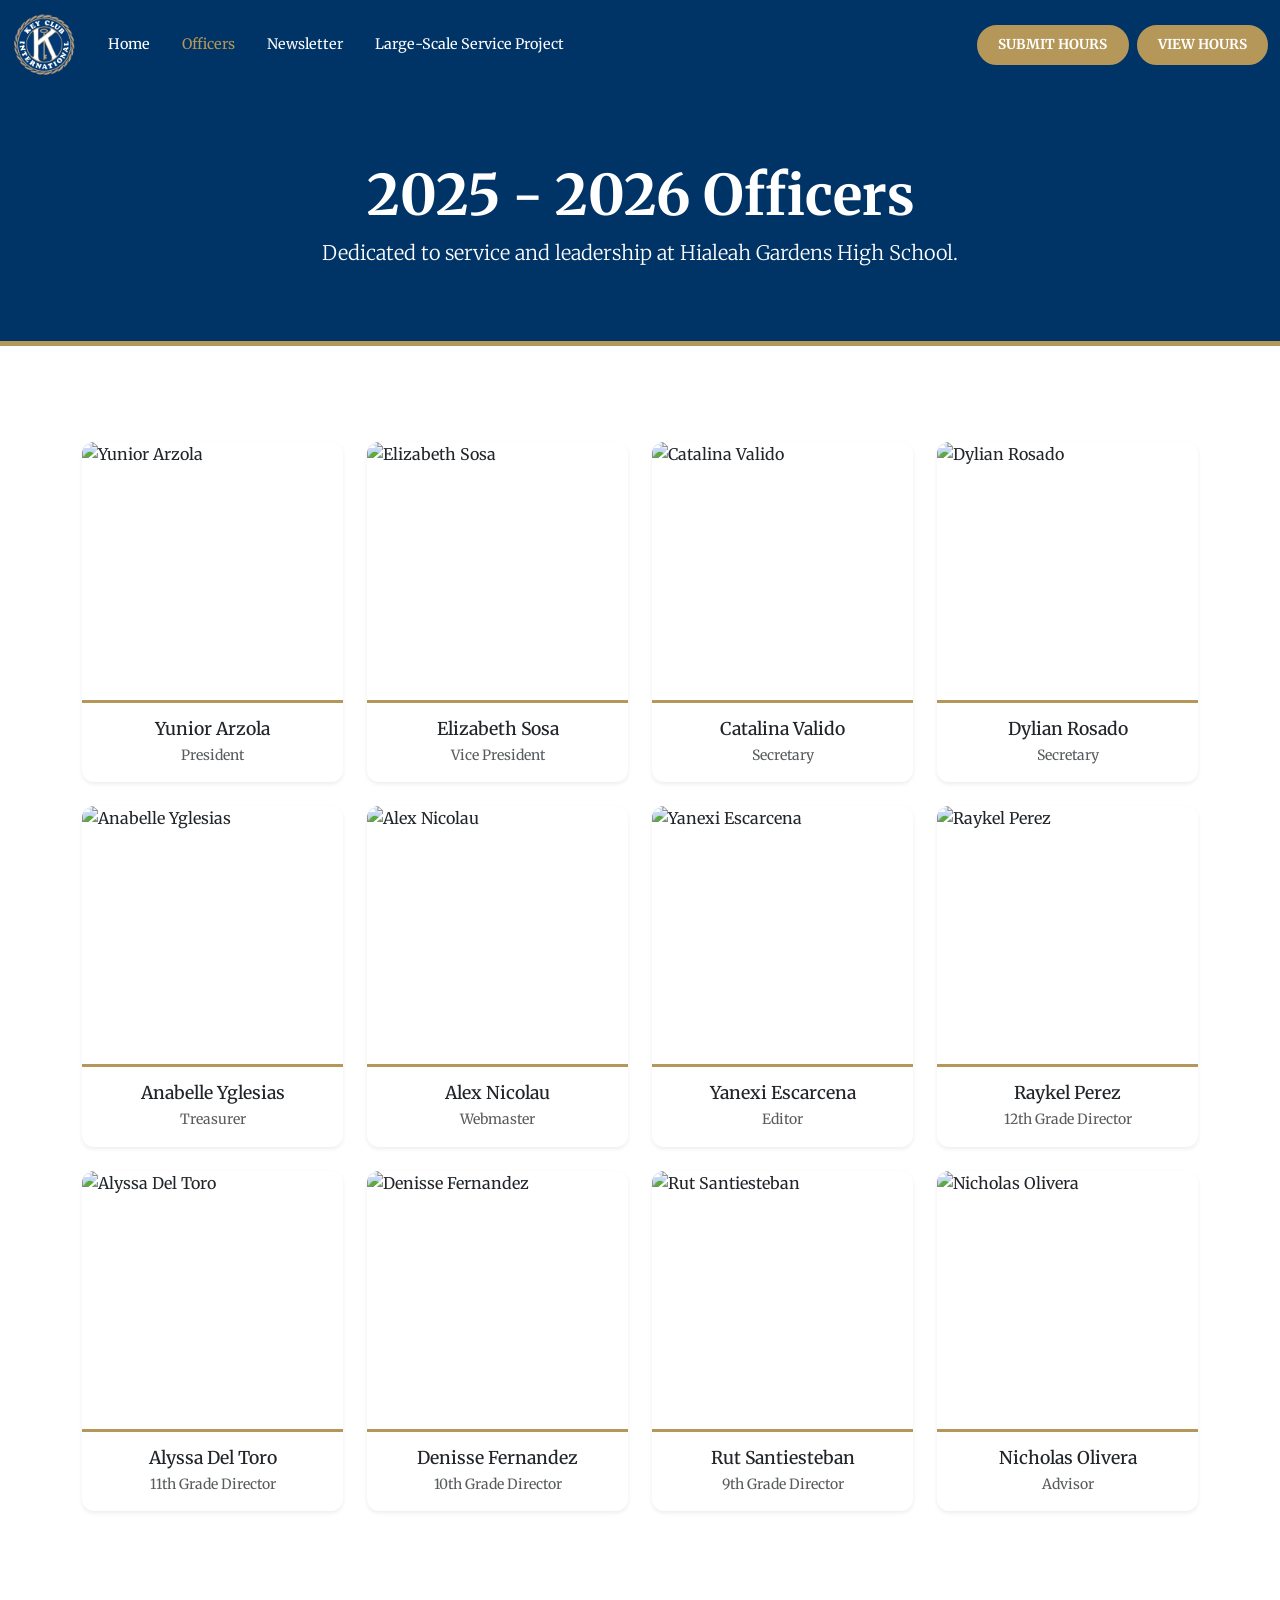
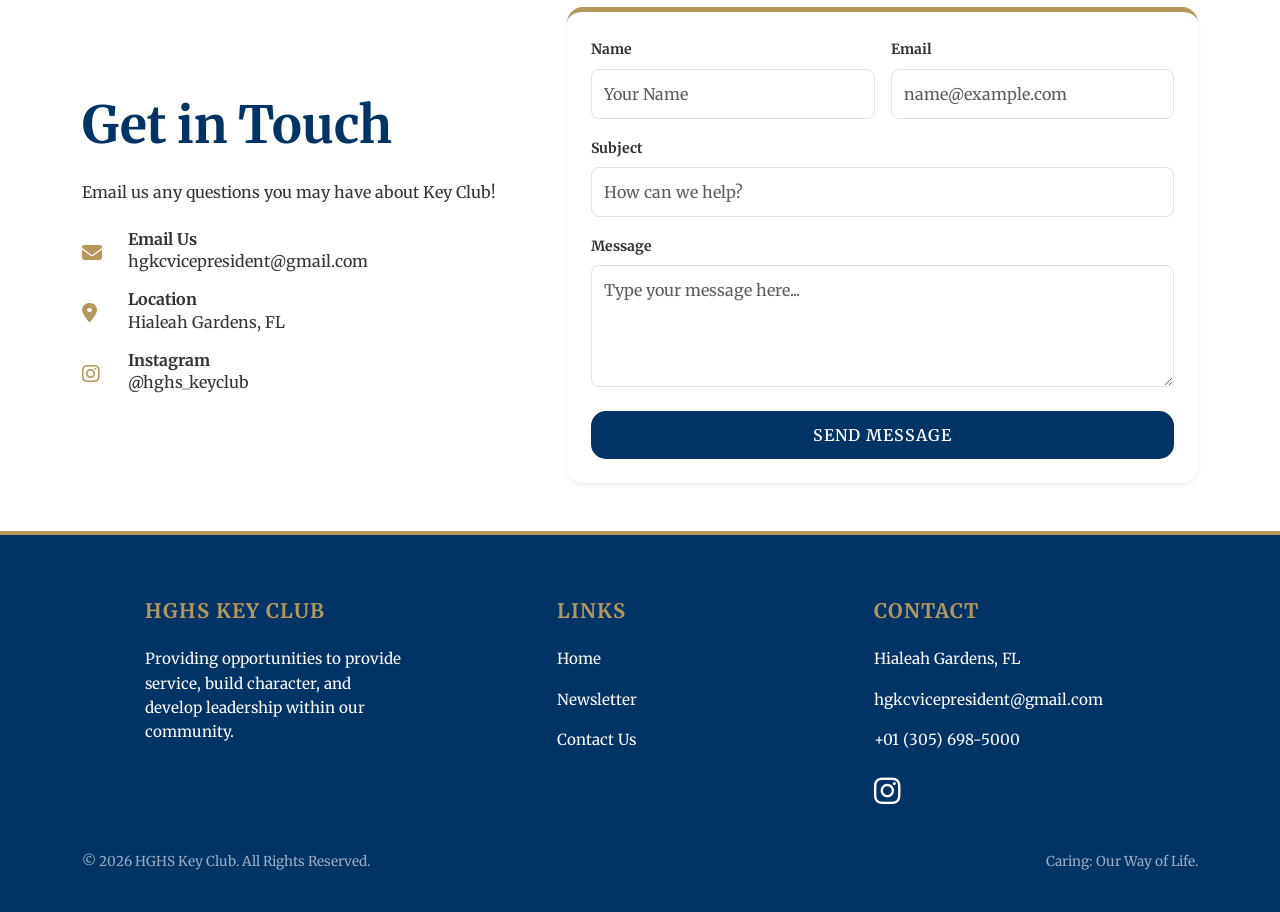
==== officers.html @ a52c823e "Add files via upload" ====
<!DOCTYPE html>
<html lang="en">
<head>
    <meta charset="UTF-8">
    <meta name="viewport" content="width=device-width, initial-scale=1.0">
    <title>HGHS Officers</title>
    
    
    <link href="https://cdn.jsdelivr.net/npm/bootstrap@5.3.8/dist/css/bootstrap.min.css" rel="stylesheet" integrity="sha384-sRIl4kxILFvY47J16cr9ZwB07vP4J8+LH7qKQnuqkuIAvNWLzeN8tE5YBujZqJLB" crossorigin="anonymous">
    <link rel="stylesheet" href="styles.css">
    <link rel="stylesheet" href="https://cdnjs.cloudflare.com/ajax/libs/font-awesome/6.4.2/css/all.min.css">
    <link rel="preconnect" href="https://fonts.googleapis.com">
<link rel="preconnect" href="https://fonts.gstatic.com" crossorigin>
<link href="https://fonts.googleapis.com/css2?family=Merriweather:ital,opsz,wght@0,18..144,300..900;1,18..144,300..900&display=swap" rel="stylesheet">
<link rel="icon" type="image/x-icon" href="KCSeal.png">
<script type="text/javascript" src="https://cdn.jsdelivr.net/npm/@emailjs/browser@4/dist/email.min.js"></script>
<script type="text/javascript">
   (function(){
      emailjs.init("pgVBuq1gRnYkQAwke");
   })();
</script>
</head>
<body>

    <!-- Navbar -->
    <nav class="navbar navbar-expand-lg navbar-dark" id="customNav">
    <div class="container-fluid">
      <a class="navbar-brand" href="index.html"> 
        <img src="KCSeal.png" alt="Logo">
      </a>
  
      <button class="navbar-toggler" type="button" data-bs-toggle="collapse" data-bs-target="#navbarNav">
        <span class="navbar-toggler-icon"></span>
      </button>
  
      <div class="collapse navbar-collapse" id="navbarNav">
        <ul class="navbar-nav w-100 align-items-lg-center">
          
          <li class="nav-item">
            <a class="nav-link" href="index.html">Home</a>
          </li>
          <li class="nav-item">
            <a class="nav-link active" href="officers.html">Officers</a>
          </li>
          <li class="nav-item">
            <a class="nav-link" href="newsletter.html">Newsletter</a>
          </li>
          <li class="nav-item">
            <a class="nav-link" href="largeScale.html">Large-Scale Service Project</a>
          </li>
          
          <li class="nav-item ms-lg-auto mt-3 mt-lg-0">
            <a class="btn hoursBtn w-100 w-lg-auto" href="https://forms.gle/UQz6cjhXqJbeCjCUA" target="_blank">Submit Hours</a>
          </li>
          <li class="nav-item ms-lg-2 mt-2 mt-lg-0">
            <a class="btn hoursBtn w-100 w-lg-auto" href="https://docs.google.com/spreadsheets/d/1y4D_i6aETbiIyrQu6rF5sp6KdgHyV1b6OtCAxTAKquA/edit?usp=sharing" target="_blank">View Hours</a>
          </li>  
        </ul>
      </div>
    </div>
  </nav>
    <main>
<header class="officerHeader text-center py-5 mb-5">
  <div class="container py-md-4">
    <h1 class="display-4 fw-bold">2025 - 2026 Officers</h1>
    <p class="lead mb-0">Dedicated to service and leadership at Hialeah Gardens High School.</p>
  </div>
</header>  

  <section id="officerGrid" class="py-5">
  <div class="container">
    <div class="row g-4 justify-content-center">
      
      <div class="col-6 col-md-4 col-lg-3">
        <div class="card officerCard h-100 border-0 shadow-sm">
          <img src="assets/yunior.jpeg" class="card-img-top" alt="Yunior Arzola">
          <div class="card-body officerCardBody text-center p-3">
            <h5 class="card-title officerName mb-1">Yunior Arzola</h5>
            <p class="text-muted small mb-0">President</p>
          </div>
        </div>
      </div>

      <div class="col-6 col-md-4 col-lg-3">
        <div class="card officerCard h-100 border-0 shadow-sm">
          <img src="assets/eli.jpg" class="card-img-top" alt="Elizabeth Sosa">
          <div class="card-body officerCardBody text-center p-3">
            <h5 class="card-title officerName mb-1">Elizabeth Sosa</h5>
            <p class="text-muted small mb-0">Vice President</p>
          </div>
        </div>
      </div>

      <div class="col-6 col-md-4 col-lg-3">
        <div class="card officerCard h-100 border-0 shadow-sm">
          <img src="assets/cati.jpeg" class="card-img-top" alt="Catalina Valido">
          <div class="card-body officerCardBody text-center p-3">
            <h5 class="card-title officerName mb-1">Catalina Valido</h5>
            <p class="text-muted small mb-0">Secretary</p>
          </div>
        </div>
      </div>

      <div class="col-6 col-md-4 col-lg-3">
        <div class="card officerCard h-100 border-0 shadow-sm">
          <img src="assets/dylian.jpg" class="card-img-top" alt="Dylian Rosado">
          <div class="card-body officerCardBody text-center p-3">
            <h5 class="card-title officerName mb-1">Dylian Rosado</h5>
            <p class="text-muted small mb-0">Secretary</p>
          </div>
        </div>
      </div>

      <div class="col-6 col-md-4 col-lg-3">
        <div class="card officerCard h-100 border-0 shadow-sm">
          <img src="assets/ana.jpeg" class="card-img-top" alt="Anabelle Yglesias">
          <div class="card-body officerCardBody text-center p-3">
            <h5 class="card-title officerName mb-1">Anabelle Yglesias</h5>
            <p class="text-muted small mb-0">Treasurer</p>
          </div>
        </div>
      </div>

      <div class="col-6 col-md-4 col-lg-3">
        <div class="card officerCard h-100 border-0 shadow-sm">
          <img src="assets/alex.png" class="card-img-top" alt="Alex Nicolau">
          <div class="card-body officerCardBody text-center p-3">
            <h5 class="card-title officerName mb-1">Alex Nicolau</h5>
            <p class="text-muted small mb-0">Webmaster</p>
          </div>
        </div>
      </div>

      <div class="col-6 col-md-4 col-lg-3">
        <div class="card officerCard h-100 border-0 shadow-sm">
          <img src="assets/yanexi.jpeg" class="card-img-top" alt="Yanexi Escarcena">
          <div class="card-body officerCardBody text-center p-3">
            <h5 class="card-title officerName mb-1">Yanexi Escarcena</h5>
            <p class="text-muted small mb-0">Editor</p>
          </div>
        </div>
      </div>

      <div class="col-6 col-md-4 col-lg-3">
        <div class="card officerCard h-100 border-0 shadow-sm">
          <img src="assets/raykel.jpeg" class="card-img-top" alt="Raykel Perez">
          <div class="card-body officerCardBody text-center p-3">
            <h5 class="card-title officerName mb-1">Raykel Perez</h5>
            <p class="text-muted small mb-0">12th Grade Director</p>
          </div>
        </div>
      </div>

      <div class="col-6 col-md-4 col-lg-3">
        <div class="card officerCard h-100 border-0 shadow-sm">
          <img src="assets/alyssa.jpeg" class="card-img-top" alt="Alyssa Del Toro">
          <div class="card-body officerCardBody text-center p-3">
            <h5 class="card-title officerName mb-1">Alyssa Del Toro</h5>
            <p class="text-muted small mb-0">11th Grade Director</p>
          </div>
        </div>
      </div>

      <div class="col-6 col-md-4 col-lg-3">
        <div class="card officerCard h-100 border-0 shadow-sm">
          <img src="assets/denisse.jpeg" class="card-img-top" alt="Denisse Fernandez">
          <div class="card-body officerCardBody text-center p-3">
            <h5 class="card-title officerName mb-1">Denisse Fernandez</h5>
            <p class="text-muted small mb-0">10th Grade Director</p>
          </div>
        </div>
      </div>

      <div class="col-6 col-md-4 col-lg-3">
        <div class="card officerCard h-100 border-0 shadow-sm">
          <img src="assets/rut.jpeg" class="card-img-top" alt="Rut Santiesteban">
          <div class="card-body officerCardBody text-center p-3">
            <h5 class="card-title officerName mb-1">Rut Santiesteban</h5>
            <p class="text-muted small mb-0">9th Grade Director</p>
          </div>
        </div>
      </div>

      <div class="col-6 col-md-4 col-lg-3">
        <div class="card officerCard h-100 border-0 shadow-sm">
          <img src="assets/oli.jpeg" class="card-img-top" alt="Nicholas Olivera">
          <div class="card-body officerCardBody text-center p-3">
            <h5 class="card-title officerName mb-1">Nicholas Olivera</h5>
            <p class="text-muted small mb-0">Advisor</p>
          </div>
        </div>
      </div>

    </div> </div> </section>

    <!-- Contact us -->


    <section class="contactSection py-5" id="contactUs">
  <div class="container">
    <div class="row g-5 align-items-center">
      
      <div class="col-md-5">
        <h2 class="text-start mb-4">Get in Touch</h2>
        <p class="mb-4">Email us any questions you may have about Key Club!</p>

        <div class="contactInfo">
          <div class="d-flex align-items-center mb-3">
            <i class="fas fa-envelope fa-lg me-3 text-primary"></i>
            <div>
              <h6 class="mb-0 fw-bold">Email Us</h6>
              <p class="mb-0">hgkcvicepresident@gmail.com</p>
            </div>
          </div>

          <div class="d-flex align-items-center mb-3">
            <i class="fas fa-location-dot fa-lg me-3 text-primary"></i>
            <div>
              <h6 class="mb-0 fw-bold">Location</h6>
              <p class="mb-0">Hialeah Gardens, FL</p>
            </div>
          </div>

          <div class="d-flex align-items-center">
            <i class="fab fa-instagram fa-lg me-3 text-primary"></i>
            <div>
              <h6 class="mb-0 fw-bold">Instagram</h6>
              <p class="mb-0">@hghs_keyclub</p>
            </div>
          </div>
        </div>
      </div>

      <div class="col-md-7">
        <div class="contactFormCard p-4 shadow-sm rounded-4">
          <form id="contactForm">
  <div class="row g-3">
    <div class="col-md-6">
      <label for="userName" class="form-label small fw-bold">Name</label>
      <input type="text" name="userName" class="form-control rounded-3" id="userName" placeholder="Your Name" required>
    </div>
    <div class="col-md-6">
      <label for="userEmail" class="form-label small fw-bold">Email</label>
      <input type="email" name="userEmail" class="form-control rounded-3" id="userEmail" placeholder="name@example.com" required>
    </div> 
    <div class="col-12">
      <label for="messageSubject" class="form-label small fw-bold">Subject</label>
      <input type="text" name="messageSubject" class="form-control rounded-3" id="messageSubject" placeholder="How can we help?">
    </div>
    <div class="col-12">
      <label for="userMessage" class="form-label small fw-bold">Message</label>
      <textarea name="userMessage" class="form-control rounded-3" id="userMessage" rows="4" placeholder="Type your message here..." required></textarea>
    </div>
    <div class="col-12 text-center">
      <button type="submit" id="submitBtn" class="btn btn-kc-custom w-100 mt-2">Send Message</button>
    </div>
  </div>
</form>
        </div>
      </div>

    </div> </div> </section>
</main>
<!-- Footer -->
 <footer class="text-white pt-5 pb-4">
  <div class="container text-center text-md-start">
    <div class="row">
      
      <div class="col-md-3 col-lg-3 col-xl-3 mx-auto mt-3">
        <h5 class="text-uppercase mb-4 font-weight-bold">HGHS Key Club</h5>
        <p>Providing opportunities to provide service, build character, and develop leadership within our community.</p>
      </div>

      <div class="col-md-2 col-lg-2 col-xl-2 mx-auto mt-3">
        <h5 class="text-uppercase mb-4 font-weight-bold">Links</h5>
        <p><a href="index.html" class="text-white text-decoration-none">Home</a></p>
        <p><a href="newsletter.html" class="text-white text-decoration-none">Newsletter</a></p>
        <p><a href="officers.html" class="text-white text-decoration-none">Contact Us</a></p>
      </div>

      <div class="col-md-4 col-lg-3 col-xl-3 mx-auto mt-3">
        <h5 class="text-uppercase mb-4 font-weight-bold">Contact</h5>
        <p>Hialeah Gardens, FL</p>
        <p>hgkcvicepresident@gmail.com</p>
        <p>+01 (305) 698-5000</p>
        <div class="mt-4">
    <a href="https://www.instagram.com/hghs_keyclub?igsh=MWE3bm5xMmZiem11Mg==" class="text-white text-decoration-none">
      <i class="fab fa-instagram fa-2x instagram-icon"></i>
    </a>
  </div>
      </div>
      
    </div>

    <hr class="mb-4">

    <div class="row align-items-center">
      <div class="col-md-7 col-lg-8">
        <p>© 2026 HGHS Key Club. All Rights Reserved.</p>
      </div>
      <div class="col-md-5 col-lg-4">
        <div class="text-center text-md-end">
          <p>Caring: Our Way of Life.</p>
        </div>
      </div>
    </div>
  </div>
</footer>
<script src="https://cdn.jsdelivr.net/npm/bootstrap@5.3.8/dist/js/bootstrap.bundle.min.js" integrity="sha384-FKyoEForCGlyvwx9Hj09JcYn3nv7wiPVlz7YYwJrWVcXK/BmnVDxM+D2scQbITxI" crossorigin="anonymous"></script>
</body>
</html>
---- styles.css ----
:root {
  --kc-navy: #003366;
  --kc-blue: #0071bc;
  --kc-cyan: #00adef;
  --kc-white: #ffffff;
  --kc-gray: #f4f4f4;
  --kc-gold: #B49759;
  --kc-lighblue: #00AEEF;
  --font-color: #333;
}


html, body {
    height: 100%;
    margin: 0;
}


body {
    display: flex;
    flex-direction: column;
}

main, .flex-grow-content {
    flex: 1 0 auto;
}


footer {
    flex-shrink: 0;
}

body{
    font-family: "Merriweather", serif;
  color: var(--font-color);
  line-height: 1.6;
}

#customNav.navbar {
    background-color: var(--kc-navy);
}

#customNav.navbar .navbar-nav .nav-link {
    color: var(--kc-white);
    font-size: clamp(0.9rem, 1.1vw, 1.2rem); 
    padding: 0.5rem 1rem;
    display: flex;
    align-items: center; 
}

.hoursBtn {
    background-color: var(--kc-gold);
    color: var(--kc-white) !important;
    font-weight: 700;
    text-transform: uppercase;
    font-size: 0.85rem;
    padding: 0.5rem 1.2rem;
    border-radius: 50px;
    border: 2px solid var(--kc-gold);
    transition: all 0.3s ease;
    text-align: center;
}

.hoursBtn:hover {
    background-color: var(--kc-white);
    color: var(--kc-gold) !important;
}

/* Mobile Styling (Inside Hamburger) */
@media (max-width: 991.98px) {
    .hoursBtn {
        border-radius: 0; 
        padding: 0.8rem 1rem; 
        border: none;
        text-align: center; 
        display: flex;
        justify-content: center;
        align-items: center;
       
    }

    .hoursBtn:hover {
        transform: none; 
        background-color: var(--kc-white); 
    }
}


#customNav.navbar .navbar-nav .nav-link:hover {
    color: var(--kc-gold);
}


#customNav.navbar .navbar-nav .nav-link.active {
    color: var(--kc-gold);
}

#customNav img {
    width: clamp(3vw, 5vw, 7vw);
    height: auto;
    vertical-align: middle; 
}

#hero
{
    height: 90vh;
    position: relative;
    background-color: #000;
    margin-bottom: 0;
}
#hero::after{
    content: "";
    position: absolute;
    top: 0;
    left: 0;
    width: 100%;
    height: 100%;
    background: linear-gradient(
        to bottom,
        rgba(0, 0, 0, 0.6) 0%, 
        rgba(0, 0, 0, 0.3) 50%,  
        rgba(0, 0, 0, 0.7) 100%  
    );
    z-index: 2; 
    pointer-events: none; 
}

#carousel {
    width: 100%;
    height: 100%;
}

.carousel-item img {
    height: 90vh;
    width: 100%;
    object-fit: cover;
    object-position: center;
    filter: brightness(0.8) contrast(1.1)
}

.carousel-control-prev,
.carousel-control-next {
    z-index: 3;
}


#whatIsKC
{
    margin-top: 3vh;
}

#whatIsKC h2 {
    text-align: left; 
    margin-bottom: 1.5rem;
}

@media (max-width: 768px) {
    #whatIsKC h2 {
        text-align: center;
    }
}

h2{
    color: var(--kc-navy);
    font-size: clamp(2rem, 4vw, 3.5rem);
    text-align: center;
    margin-top: 0;
    margin-bottom: 1rem;
}

#whatIsKC p 
{
   color: var(--font-color);
        line-height: 1.5; 
}

#whatIsKC .row {
    display: flex;
    align-items: flex-start; 
    margin-top: 0;
}

.btn-kc-custom {
    background-color: var(--kc-navy);
    color: var(--kc-white);
    border: 2px solid var(--kc-navy);
    padding: 10px 25px;
    font-weight: 600;
    text-transform: uppercase;
    letter-spacing: 1px;
    border-radius: 15px; 
    transition: all 0.3s ease;
    text-decoration: none;
    display: inline-block;
    margin-top: 1rem;
}

.btn-kc-custom:hover {
    background-color: transparent;
    color: var(--kc-navy);
    border-color: var(--kc-gold);
    box-shadow: 0 5px 15px rgba(0, 0, 0, 0.1);
}

/* Ensure the button centers on mobile if needed */
@media (max-width: 768px) {
    #whatIsKC .col-md-6 {
        text-align: center;
        margin-bottom: 2rem;
    }
}

#statsBox
{
    margin-top: auto;
    display: grid;
    grid-template-columns: repeat(3, 1fr);
    background-color: var(--kc-white);
    margin-top: 2rem;
    padding: 2rem 1rem;
    border-radius: 12px;
    box-shadow: 0 10px 30px rgba(0, 0, 0, 0.08);
    text-align: center;

}

.stat-item
{
    display: flex;
    flex-direction: column;
    gap: 5px;
} 

.stat-number {
    color: var(--kc-gold);
    font-size: clamp(1.8rem, 3vw, 2.5rem);
    font-weight: 800;
}

.stat-label {
    color: var(--kc-navy);
    font-size: 0.75rem;
    text-transform: uppercase;
    font-weight: 700;
    letter-spacing: 1px;
}

@media (max-width: 600px) {
    #statsBox {
        grid-template-columns: 1fr;
        gap: 1.5rem;
    }
    .stat-item {
        border-right: none;
        border-bottom: 1px solid #eee;
        padding-bottom: 1rem;
    }
    .stat-item:last-child {
        border-bottom: none;
    }
}


/* Core Values Section Styling */
#pledge {
    padding-top: 8vh;
    background-color: var(--kc-white); /* Light background to separate from white sections */
}

.section-title {
    color: var(--kc-navy);
    font-size: clamp(2rem, 4vw, 3.5rem);
    text-align: center;
    margin-top: 0;
    margin-bottom: 1rem;
}

.values-grid {
    display: grid;
    grid-template-columns: 1fr 1fr; 
    gap: 2vw;
}

.value-heading {
    color: var(--kc-blue); 
    font-size: 1.25rem;
    font-weight: 600;
    margin-bottom: 1vh;
    position: relative;
    padding-left: 1.5rem; /* Increased padding to give the bar room */
    display: flex;
    align-items: center; /* Vertically centers text with the bar */
    min-height: 1.5rem;
}


.value-heading::before {
    content: "";
    position: absolute;
    left: 0;
    top: 50%; /* Move to middle */
    transform: translateY(-50%); /* Perfectly center vertically */
    height: 1.2em;
    width: 4px;
    background-color: var(--kc-gold);
}

.pledge-box {
    background-color: var(--kc-navy);
    color: white;
    padding: 30px;
    border-radius: 10px;
    border-left: 5px solid var(--kc-gold);
    font-style: italic;
    line-height: 1.8;
}

@media (max-width: 768px) {
    .values-grid {
        grid-template-columns: 1fr;
    }
    
    #pledge .col-md-5 {
        margin-top: 3rem;
    }
}

/* footer */
footer {
  background-color: var(--kc-navy);
  color: var(--kc-white);
  font-size: 0.95rem;
  border-top: 4px solid var(--kc-gold);
}

footer h5
{
    color: var(--kc-gold);
    font-weight: 700;
    letter-spacing: 1px;
}

footer a
{
    color: rgba(255, 255, 255, 0.8);
    transition: all 0.3s ease;
}

footer hr
{
    border-top: 1px solid rgba(255, 255, 255, 0.1);
}

footer .row.align-items-center {
    font-size: 0.85rem;
    color: rgba(255, 255, 255, 0.6);
}


footer a:hover {
  color: var(--kc-gold) !important; /* Changes link color on hover to Bootstrap Blue */
  transition: 0.3s;
}

.text-primary {
  /* Match this to the Key Club Gold/Blue if you have specific brand colors */
  color: #ffc107 !important; 
}


/* DCON CSS */

#dcon
{

    margin-top: 3vh;
    background-color: var(--kc-white);
    text-align: center;
}

#dcon .row
{
    display: flex;
    justify-content: center;
    /* align-items: center; */
    margin: 0 auto;
}

#dcon img
{
    /* height: 30vh; */
    height: auto;

    max-width: 100%;
    filter: drop-shadow(0px 10px 20px rgba(0,0,0,0.3)); 
    display: block;
    margin-left: auto;
    margin-right: auto;

    
}

@media (min-width: 992px) {
    #dcon img {
        width: 80%; /* Or keep a specific max-height if preferred */
    }
}

@media (max-width: 767px) {
    /* Space between stacked columns */
    .row > [class*='col-'] {
        margin-bottom: 2.5rem;
    }
    
    /* Extra breathing room for headers */
    h2 {
        margin-top: 1rem;
    }
}
#dcon h2, #dcon p
{
    width: 100%;
    margin-left: auto;
    margin-right: auto;
   
}



.sectionDivider {
    border: 0;
    height: 1px;
    background-image: linear-gradient(to right, transparent, var(--kc-gold), transparent);
    width: 100%;
    opacity: 65%;
    margin-bottom: 4vh;
    margin-top: 0vh;

}

/* Officers */

#officers
{
    margin-top: 8vh;
    text-align: center;
    margin-bottom: 8vh;;
}

#officers img{
    /* height: 40vh;  */
    height:auto;
    max-width: 100%;
 filter: drop-shadow(0px 10px 20px rgba(0,0,0,0.3)); 
    display: block;
    margin-left: auto;
    margin-right: auto;
}

#officers .row{
    display: flex;
    justify-content: center;
    align-items: center;
    margin: 0 auto;
}


/* OFFICER PAGE */

.officerHeader
{
    background-color: var(--kc-navy);
    color: var(--kc-white);
    border-bottom: 5px solid var(--kc-gold);

}

.officerCard
{
    transition: transform 0.3s ease, box-shadow 0.3s ease;
    border-radius: 12px;
    overflow: hidden;
    transition: transform 0.3s ease, box-shadow 0.3s ease;
    border: 2px solid transparent;
}

.officerCard:hover
{
    transform: translateY(-8px);
    box-shadow: 0 0 0 3px var(--kc-gold), 0 10px 20px rgba(0, 0, 0, 0.15) !important;
}

.officerCard img{
    aspect-ratio: 1/1;
    object-fit: cover;
   border-bottom: 3px solid var(--kc-gold);
}

.officerCard .card-title
{
    
    font-size: 1.1rem;

   
}

@media (max-width: 576px) {
    .officerCard .card-title {
        font-size: 0.95rem;
    }
}

.contactSection h2
{
    color: var(--kc-navy);
    font-weight: 700;
}

.contactFormCard {
    background-color: var(--kc-white);
    border-top: 5px solid var(--kc-gold);
}

.contactFormCard .form-control {
    border: 1px solid #dee2e6;
    padding: 0.75rem;
    transition: border-color 0.3s ease, box-shadow 0.3s ease;
}

.contactFormCard .form-control:focus {
    border-color: var(--kc-gold);
    box-shadow: 0 0 0 0.15rem rgba(180, 151, 89, 0.25);
    outline: none;
}

.contactInfo i {
    color: var(--kc-gold) !important;
    width: 30px;
}

@media (max-width: 767px) {
    .contactSection {
        text-align: center;
    }
    .contactSection h2 {
        text-align: center !important;
    }
    .contactInfo .d-flex {
        justify-content: center;
        text-align: left;
    }
}


/* NEWSLETTER SECTION */


.newsletterHeader
{
    background-color: var(--kc-navy);
    color: var(--kc-white);
    border-bottom: 5px solid var(--kc-gold);
}

.newsletterPreview
{
    background-color: var(--kc-white);
    padding: 1rem;
    border-radius: 15px;
    box-shadow: 0 4px 15px rgba(0,0,0,0.1);
}

.newsletterPreview iframe {
    border: 1px solid #ddd;
    border-radius: 8px;
}

.summaryDisplay {
    background-color: var(--kc-gray);
    border-radius: 15px;
    border-left: 6px solid var(--kc-gold);
    height: 96.5%;
}

#summaryTitle {
    color: var(--kc-navy);
    font-weight: 700;
}
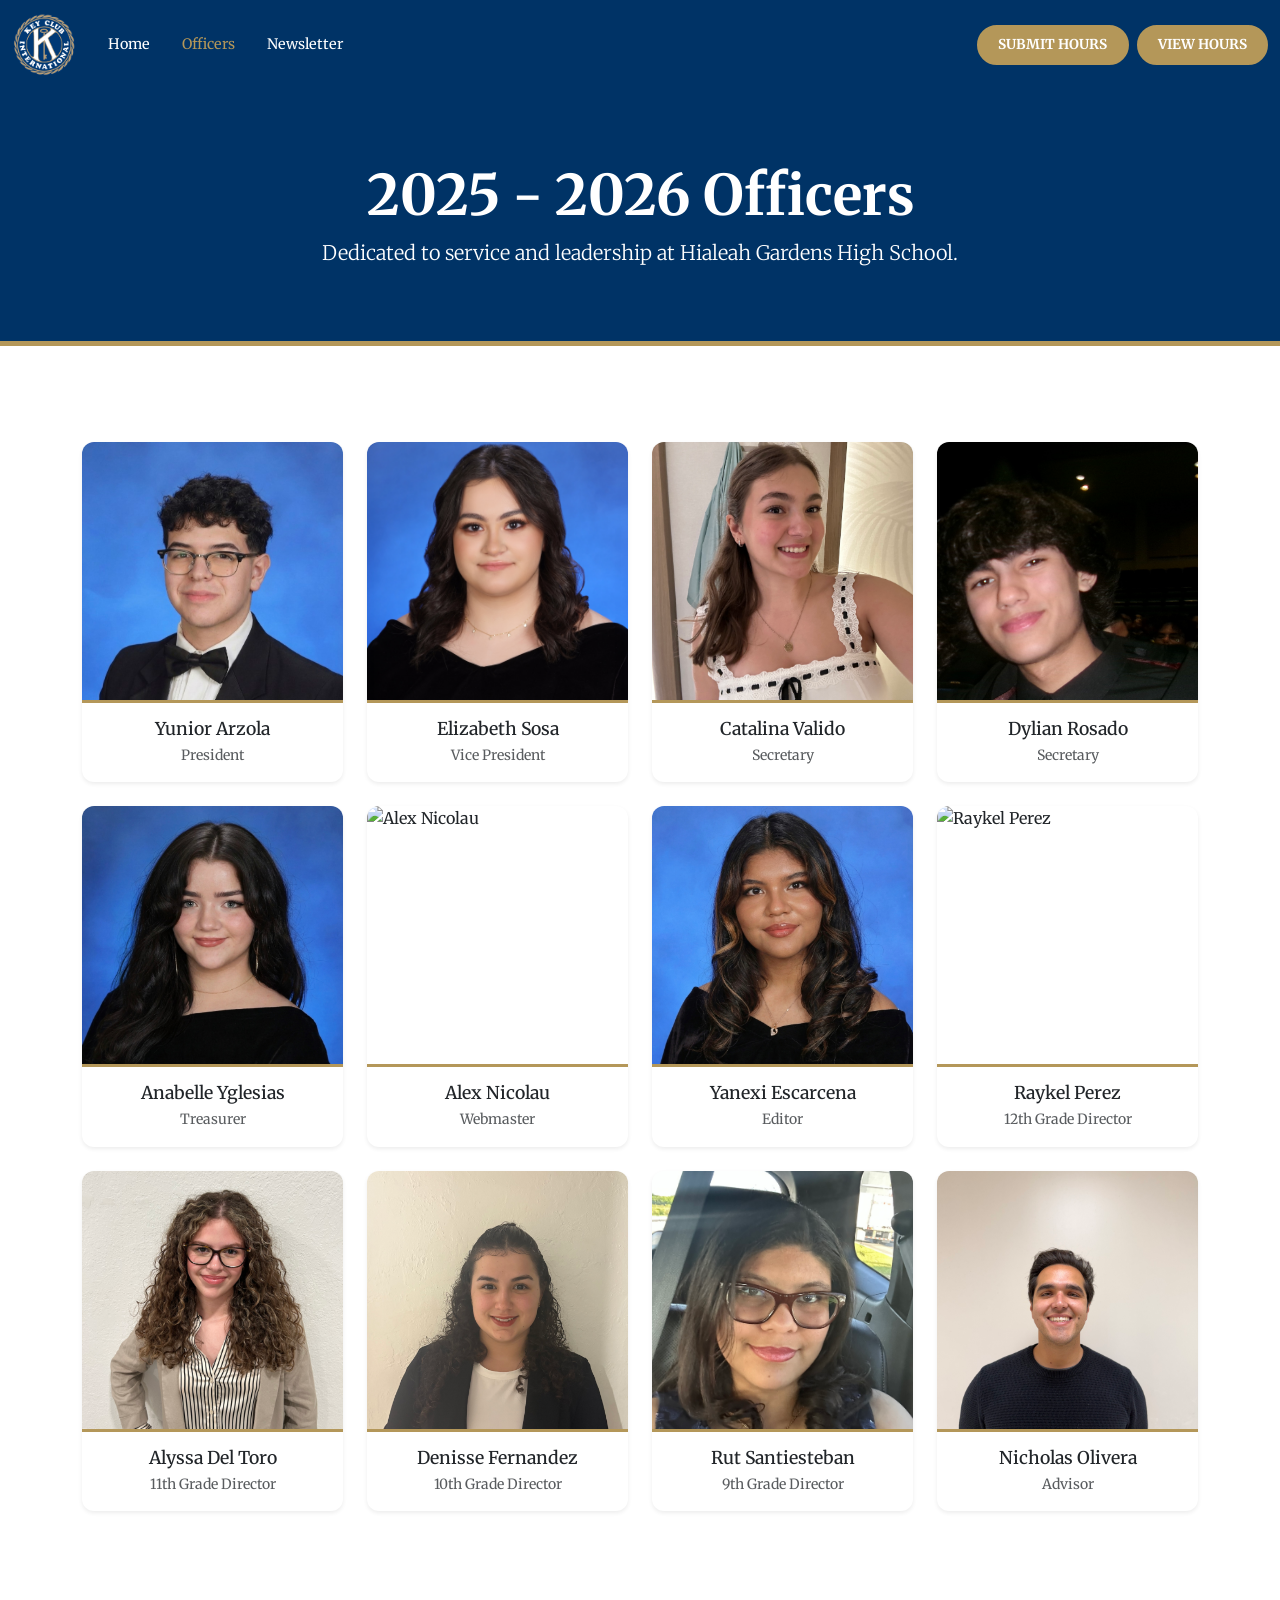
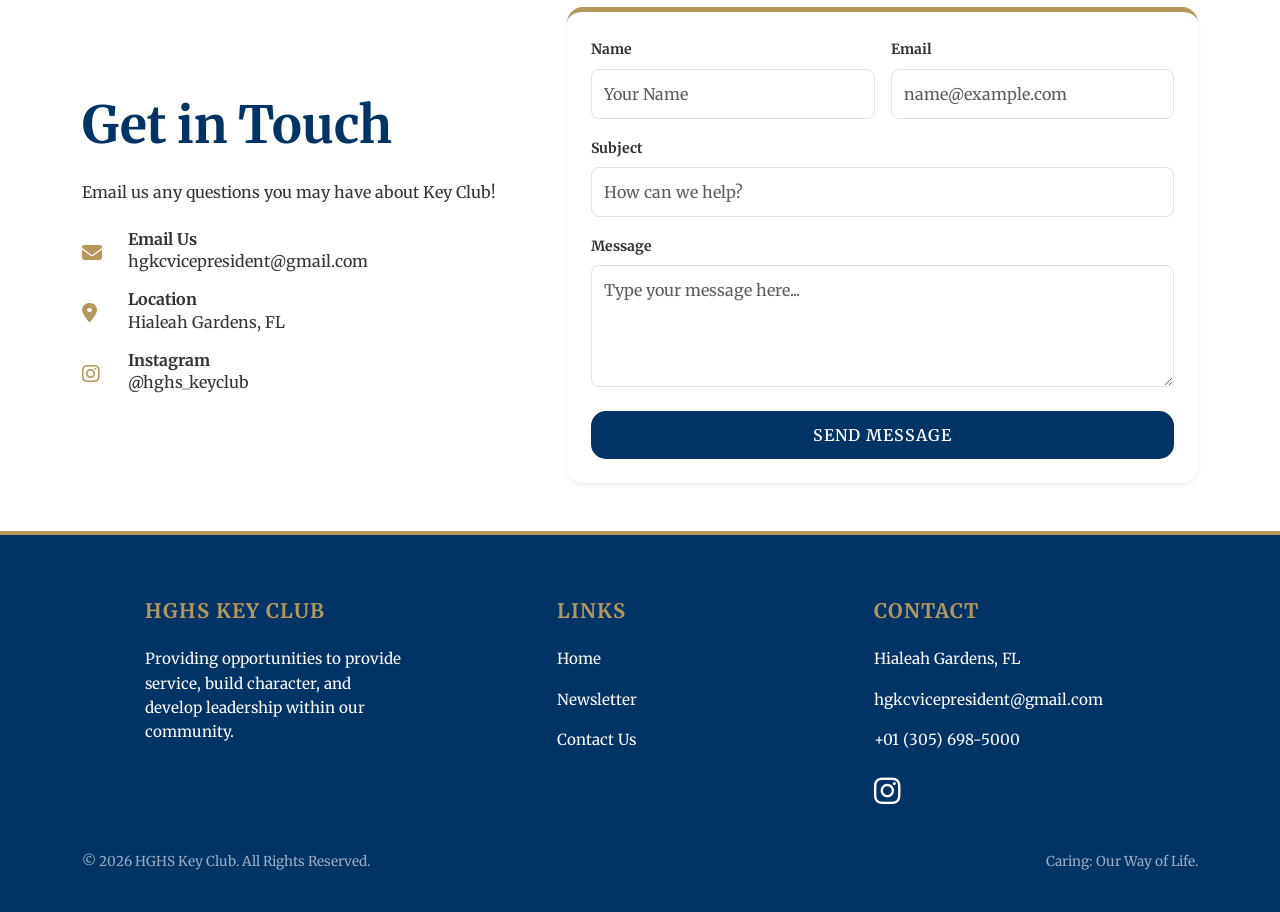
==== commit bfd4aa85: "Update officers.html" ====
--- a/officers.html
+++ b/officers.html
@@ -46,9 +46,9 @@
           <li class="nav-item">
             <a class="nav-link" href="newsletter.html">Newsletter</a>
           </li>
-          <li class="nav-item">
+          <!-- <li class="nav-item">
             <a class="nav-link" href="largeScale.html">Large-Scale Service Project</a>
-          </li>
+          </li> -->
           
           <li class="nav-item ms-lg-auto mt-3 mt-lg-0">
             <a class="btn hoursBtn w-100 w-lg-auto" href="https://forms.gle/UQz6cjhXqJbeCjCUA" target="_blank">Submit Hours</a>
@@ -309,4 +309,5 @@
 </footer>
 <script src="https://cdn.jsdelivr.net/npm/bootstrap@5.3.8/dist/js/bootstrap.bundle.min.js" integrity="sha384-FKyoEForCGlyvwx9Hj09JcYn3nv7wiPVlz7YYwJrWVcXK/BmnVDxM+D2scQbITxI" crossorigin="anonymous"></script>
 </body>
-</html>+
+</html>
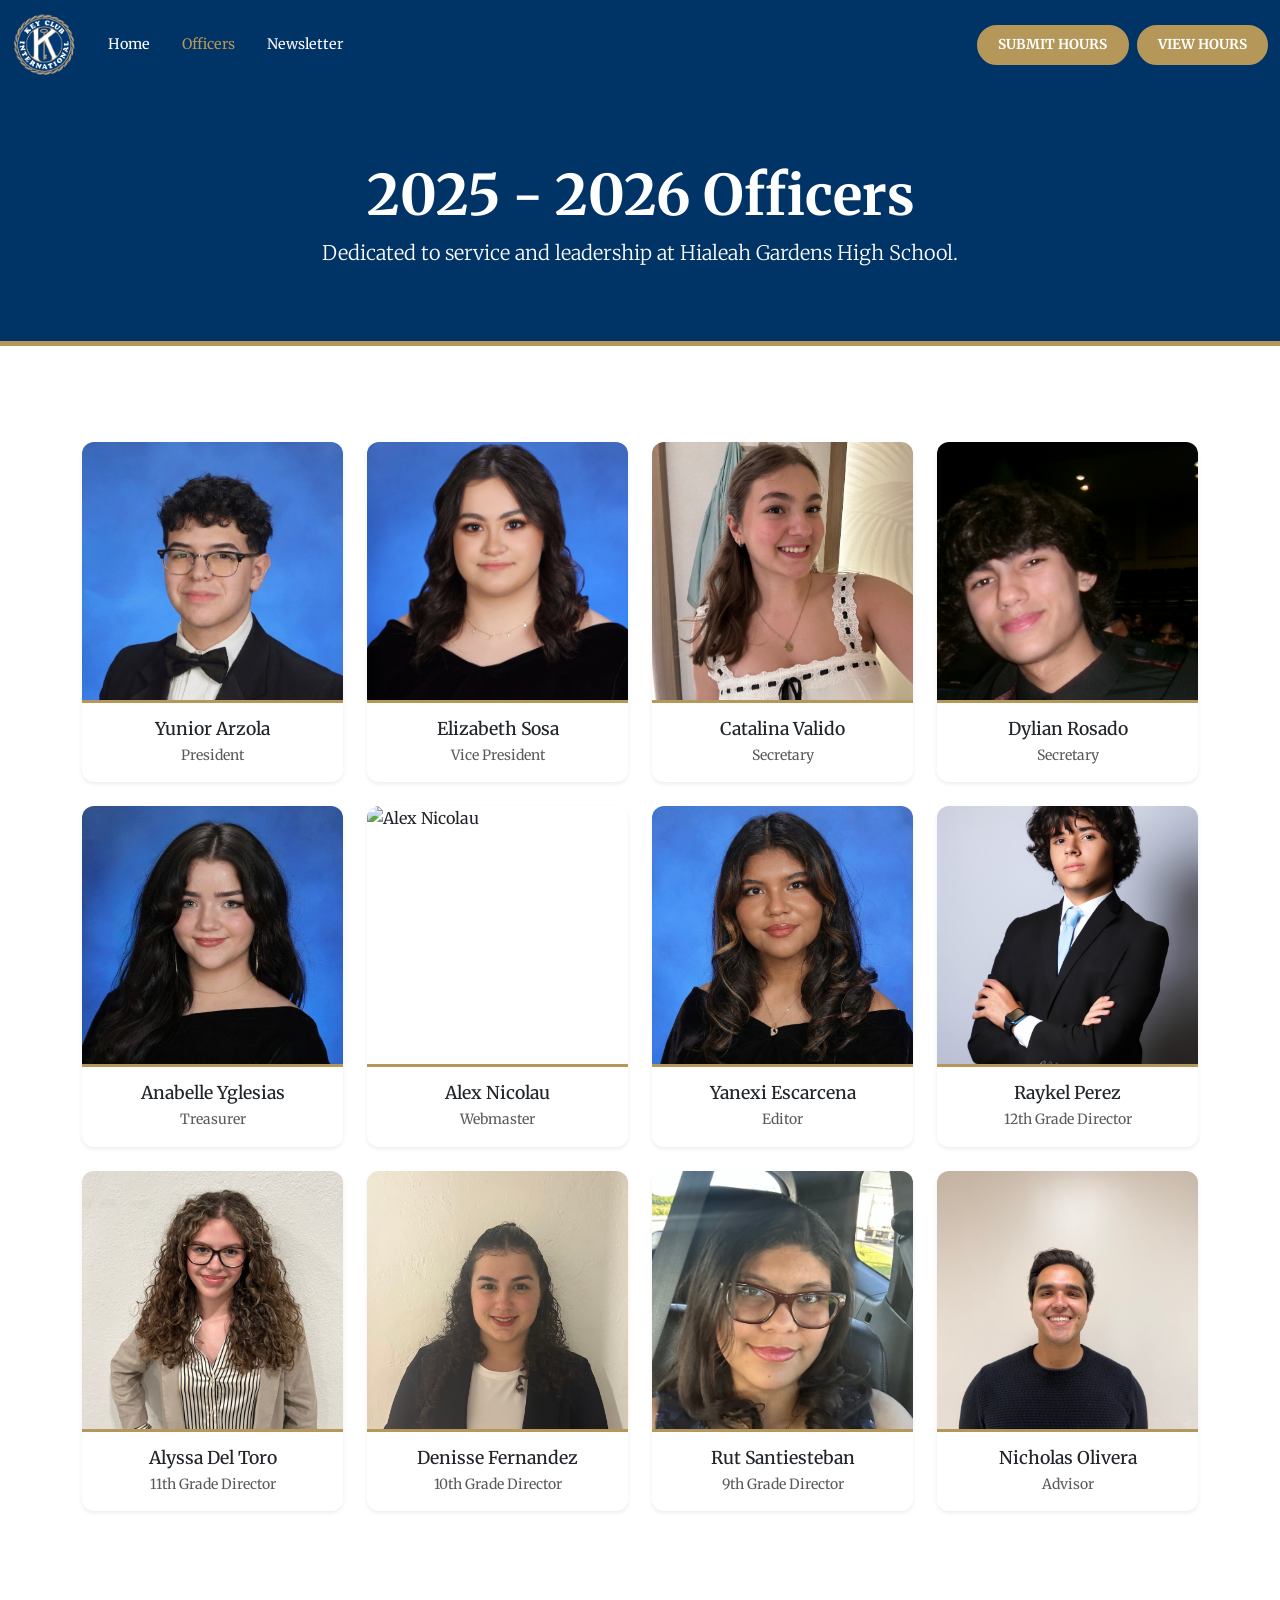
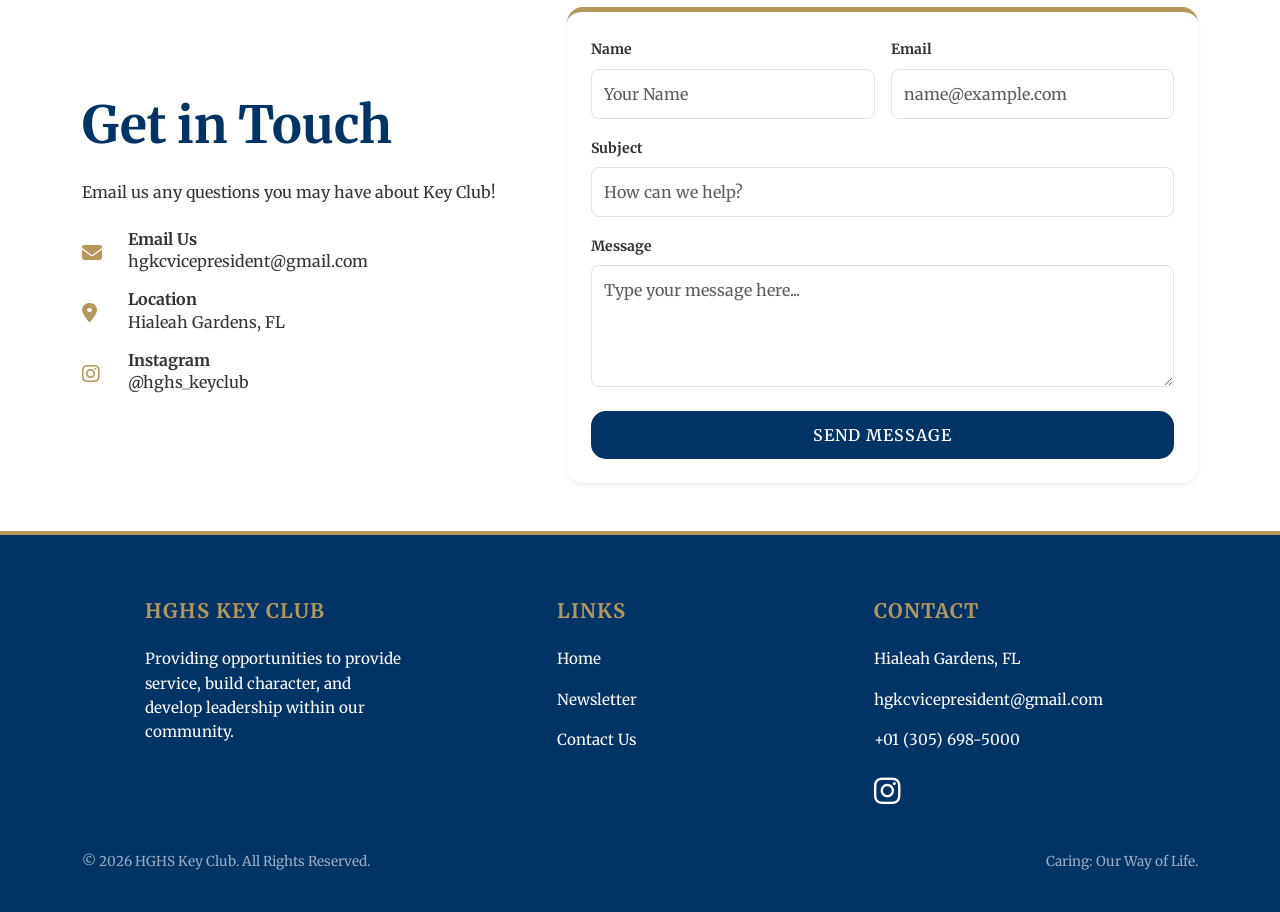
==== commit 7cf0a211: "Update officers.html" ====
--- a/officers.html
+++ b/officers.html
@@ -46,9 +46,7 @@
           <li class="nav-item">
             <a class="nav-link" href="newsletter.html">Newsletter</a>
           </li>
-          <!-- <li class="nav-item">
-            <a class="nav-link" href="largeScale.html">Large-Scale Service Project</a>
-          </li> -->
+         
           
           <li class="nav-item ms-lg-auto mt-3 mt-lg-0">
             <a class="btn hoursBtn w-100 w-lg-auto" href="https://forms.gle/UQz6cjhXqJbeCjCUA" target="_blank">Submit Hours</a>
@@ -311,3 +309,4 @@
 </body>
 
 </html>
+
